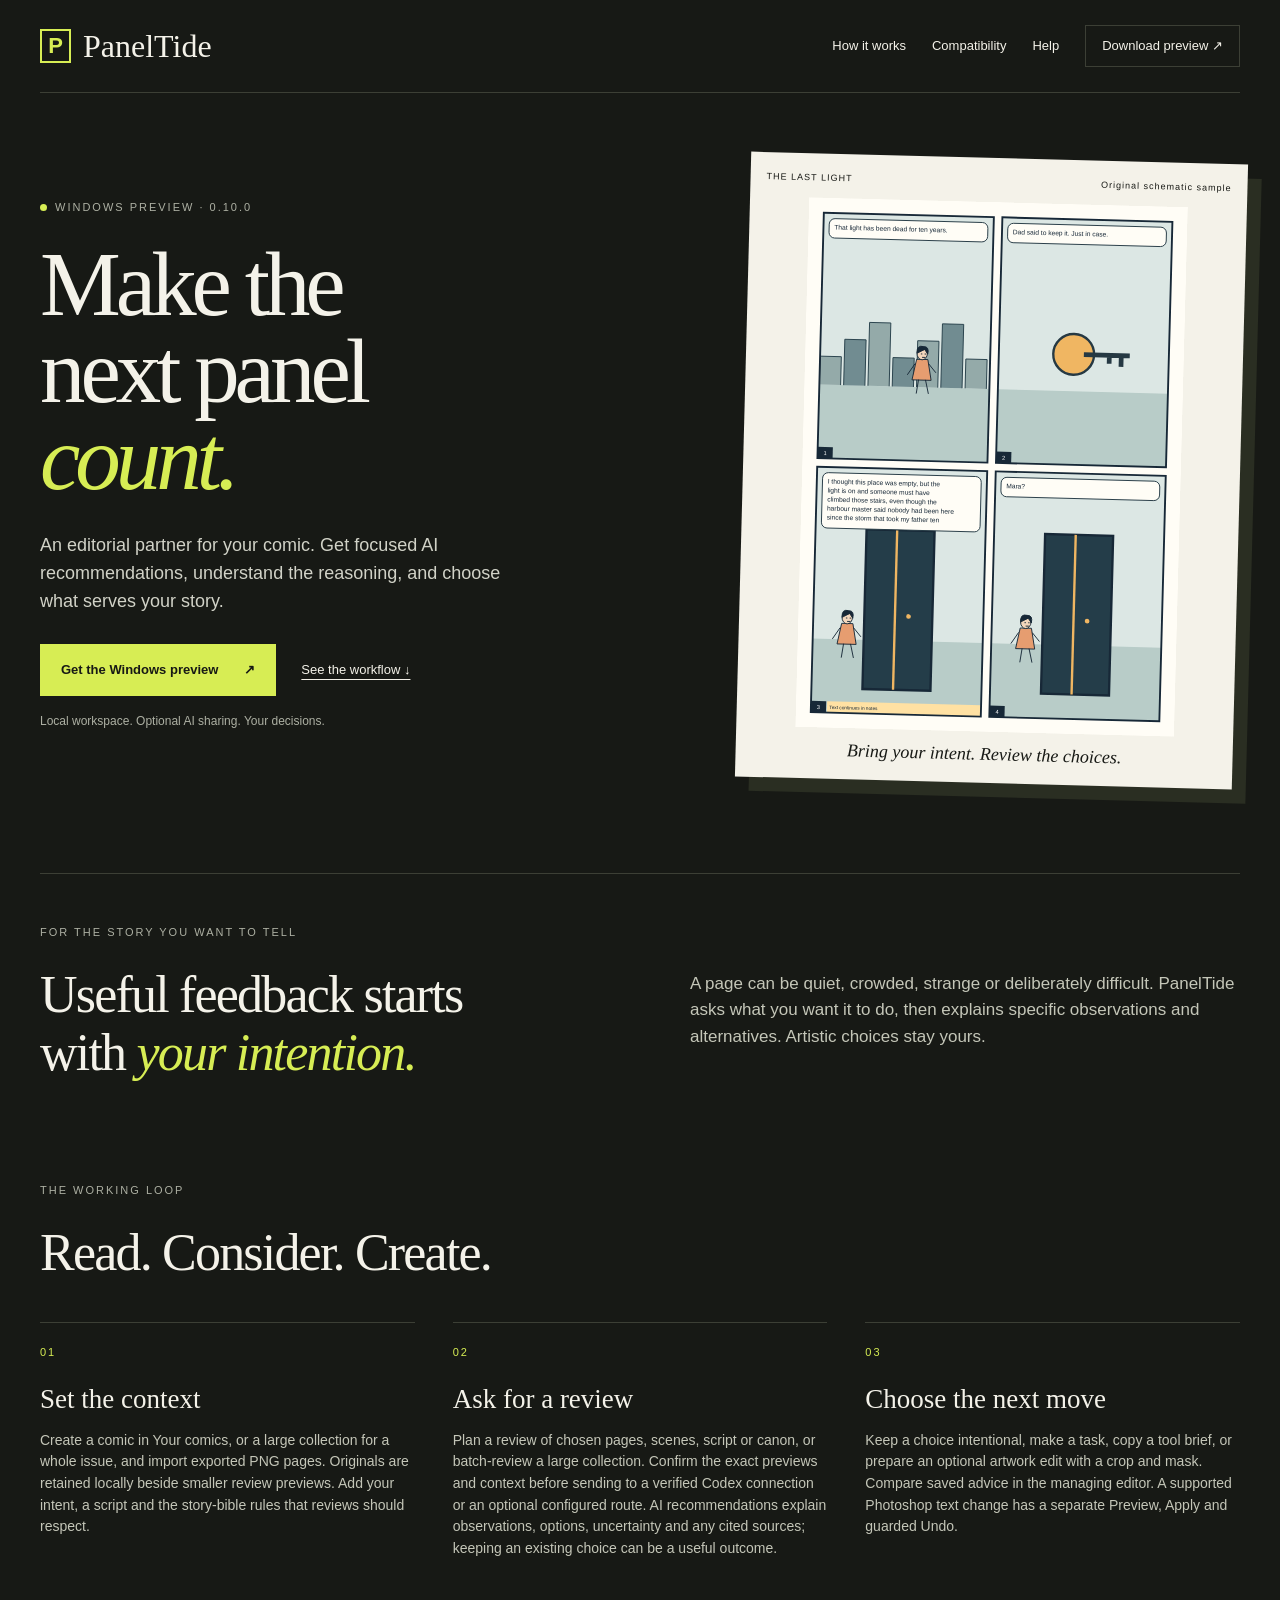
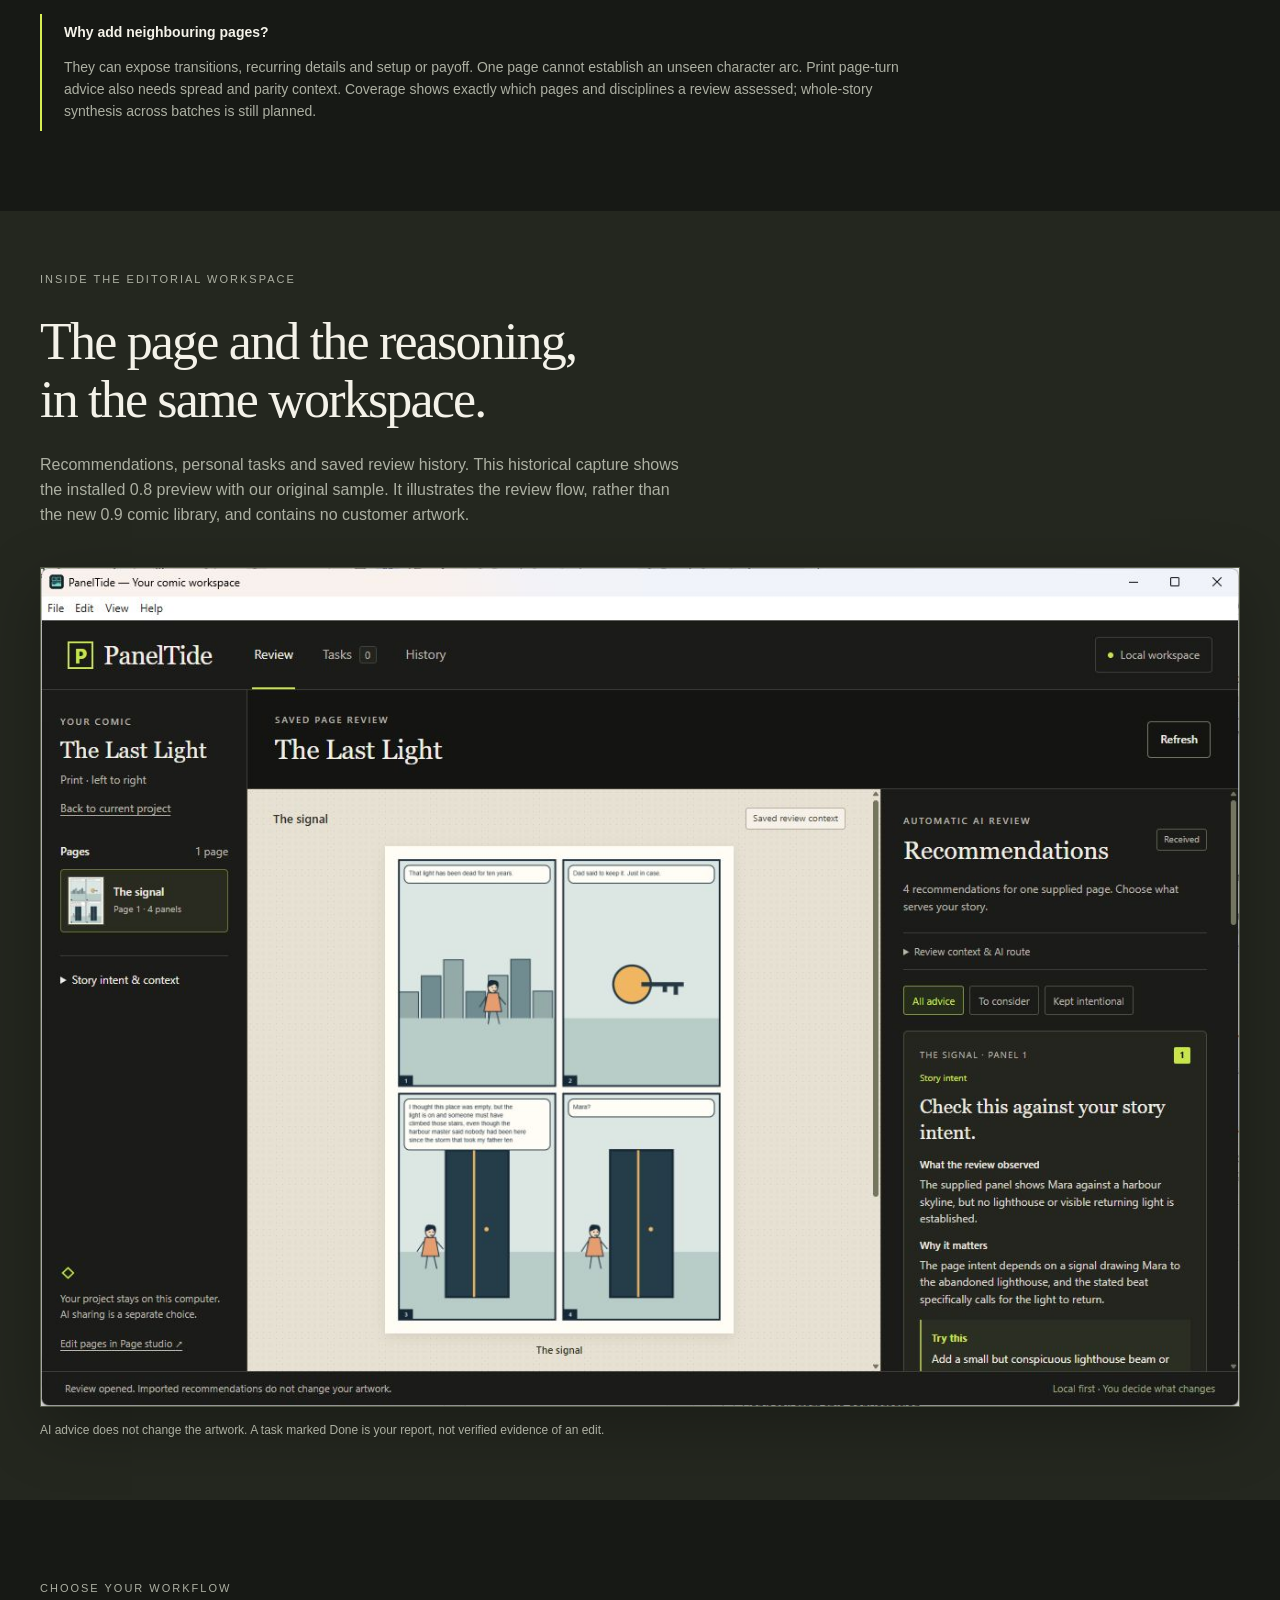
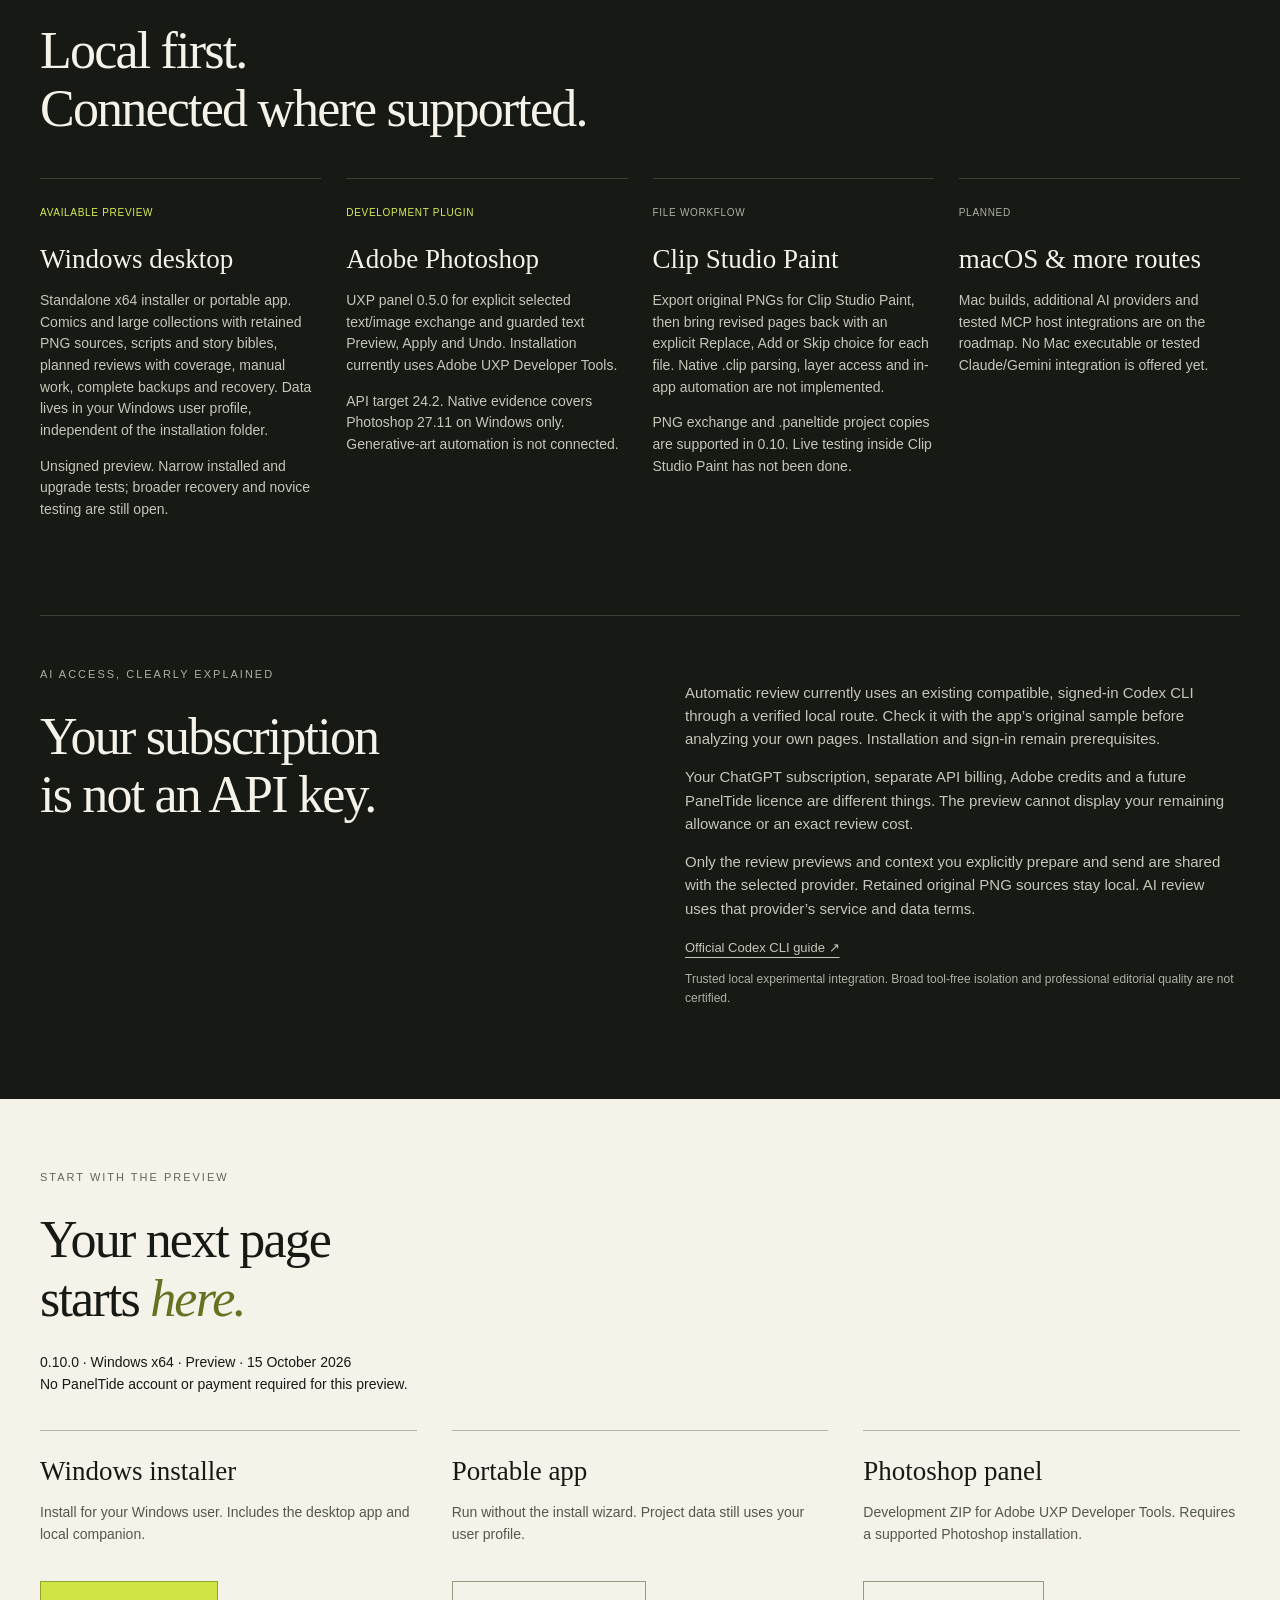
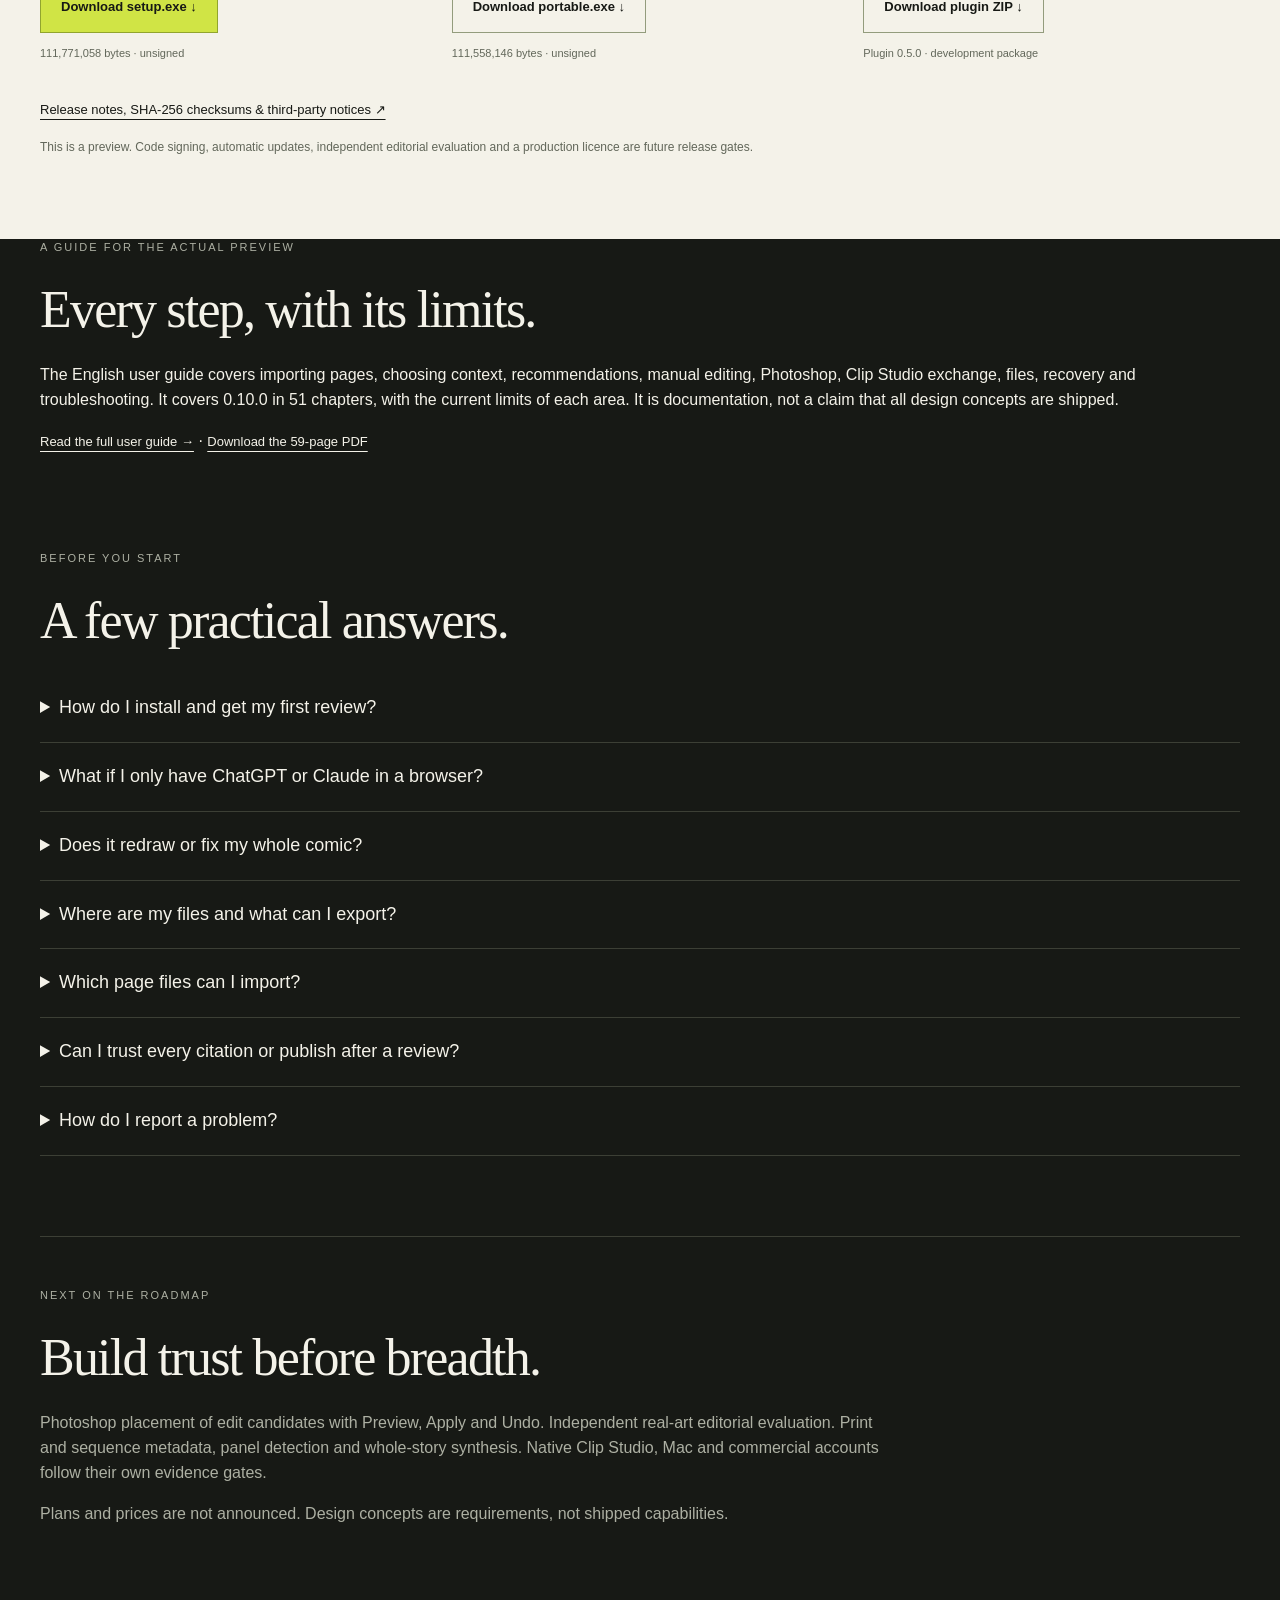
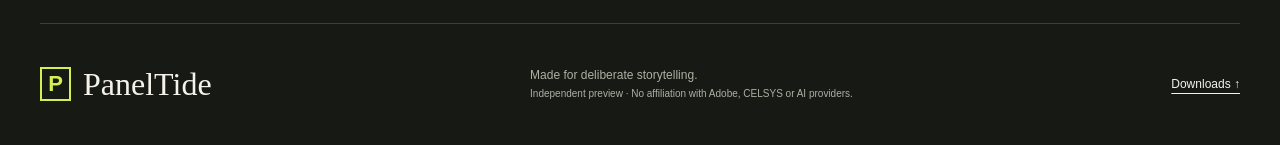
==== index.html @ 699e0cc0 "Publish the PanelTide website and 0.10 creator's guide Co-Authored-By: Claude Opus 5.5 <noreply@anth" ====
<!doctype html>
<html lang="en"><head><meta charset="utf-8"><meta name="viewport" content="width=device-width,initial-scale=1"><meta name="description" content="PanelTide is a local comic editorial workspace. Organize comics, retain original PNG pages and get focused AI recommendations. Windows preview downloads and setup help."><title>PanelTide — Make the next panel count.</title><link rel="icon" href="assets/mark.svg" type="image/svg+xml"><link rel="stylesheet" href="style.css"></head>
<body><a class="skip" href="#main">Skip to content</a>
<header class="nav wrap"><a class="brand" href="#" aria-label="PanelTide home"><span class="mark" aria-hidden="true">P</span>PanelTide</a><nav aria-label="Main"><a href="#workflow">How it works</a><a href="#compatibility">Compatibility</a><a href="#help">Help</a><a class="small-button" href="#download">Download preview <span aria-hidden="true">↗</span></a></nav></header>
<main id="main"><section class="hero wrap"><div><p class="eyebrow"><span class="dot"></span>Windows preview · 0.10.0</p><h1>Make the<br>next panel<br><em>count.</em></h1><p class="lead">An editorial partner for your comic. Get focused AI recommendations, understand the reasoning, and choose what serves your story.</p><div class="hero-actions"><a class="button" href="#download">Get the Windows preview <span aria-hidden="true">↗</span></a><a class="text-link" href="#workflow">See the workflow ↓</a></div><p class="quiet">Local workspace. Optional AI sharing. Your decisions.</p></div><figure class="comic"><div class="comic-label"><span>THE LAST LIGHT</span><span>Original schematic sample</span></div><img src="assets/sample.svg" alt="Original schematic page: Mara sees a harbour, holds a key, approaches a door and hears someone call her name." width="800" height="1120"><figcaption>Bring your intent. Review the choices.</figcaption></figure></section>
<section class="statement wrap"><p class="eyebrow">For the story you want to tell</p><h2>Useful feedback starts<br>with <em>your intention.</em></h2><p>A page can be quiet, crowded, strange or deliberately difficult. PanelTide asks what you want it to do, then explains specific observations and alternatives. Artistic choices stay yours.</p></section>
<section id="workflow" class="workflow wrap"><div class="section-title"><p class="eyebrow">The working loop</p><h2>Read. Consider. Create.</h2></div><ol class="steps"><li><span>01</span><h3>Set the context</h3><p>Create a comic in Your comics, or a large collection for a whole issue, and import exported PNG pages. Originals are retained locally beside smaller review previews. Add your intent, a script and the story-bible rules that reviews should respect.</p></li><li><span>02</span><h3>Ask for a review</h3><p>Plan a review of chosen pages, scenes, script or canon, or batch-review a large collection. Confirm the exact previews and context before sending to a verified Codex connection or an optional configured route. AI recommendations explain observations, options, uncertainty and any cited sources; keeping an existing choice can be a useful outcome.</p></li><li><span>03</span><h3>Choose the next move</h3><p>Keep a choice intentional, make a task, copy a tool brief, or prepare an optional artwork edit with a crop and mask. Compare saved advice in the managing editor. A supported Photoshop text change has a separate Preview, Apply and guarded Undo.</p></li></ol><div class="context-note"><strong>Why add neighbouring pages?</strong><p>They can expose transitions, recurring details and setup or payoff. One page cannot establish an unseen character arc. Print page-turn advice also needs spread and parity context. Coverage shows exactly which pages and disciplines a review assessed; whole-story synthesis across batches is still planned.</p></div></section>
<section class="workspace-section"><div class="wrap"><div class="section-title"><p class="eyebrow">Inside the editorial workspace</p><h2>The page and the reasoning,<br>in the same workspace.</h2><p>Recommendations, personal tasks and saved review history. This historical capture shows the installed 0.8 preview with our original sample. It illustrates the review flow, rather than the new 0.9 comic library, and contains no customer artwork.</p></div><figure class="app-shot"><img src="assets/workspace.png" width="1306" height="921" loading="lazy" alt="Historical installed PanelTide 0.8 Windows workspace: original sample page preview beside a received AI recommendation about story intent."><figcaption>AI advice does not change the artwork. A task marked Done is your report, not verified evidence of an edit.</figcaption></figure></div></section>
<section id="compatibility" class="wrap compatibility"><div class="section-title"><p class="eyebrow">Choose your workflow</p><h2>Local first.<br>Connected where supported.</h2></div><div class="compat-grid"><article><span class="tag">Available preview</span><h3>Windows desktop</h3><p>Standalone x64 installer or portable app. Comics and large collections with retained PNG sources, scripts and story bibles, planned reviews with coverage, manual work, complete backups and recovery. Data lives in your Windows user profile, independent of the installation folder.</p><p class="quiet">Unsigned preview. Narrow installed and upgrade tests; broader recovery and novice testing are still open.</p></article><article><span class="tag">Development plugin</span><h3>Adobe Photoshop</h3><p>UXP panel 0.5.0 for explicit selected text/image exchange and guarded text Preview, Apply and Undo. Installation currently uses Adobe UXP Developer Tools.</p><p class="quiet">API target 24.2. Native evidence covers Photoshop 27.11 on Windows only. Generative-art automation is not connected.</p></article><article><span class="tag muted">File workflow</span><h3>Clip Studio Paint</h3><p>Export original PNGs for Clip Studio Paint, then bring revised pages back with an explicit Replace, Add or Skip choice for each file. Native .clip parsing, layer access and in-app automation are not implemented.</p><p class="quiet">PNG exchange and .paneltide project copies are supported in 0.10. Live testing inside Clip Studio Paint has not been done.</p></article><article><span class="tag muted">Planned</span><h3>macOS &amp; more routes</h3><p>Mac builds, additional AI providers and tested MCP host integrations are on the roadmap. No Mac executable or tested Claude/Gemini integration is offered yet.</p></article></div></section>
<section class="ai wrap"><div><p class="eyebrow">AI access, clearly explained</p><h2>Your subscription<br>is not an API key.</h2></div><div><p>Automatic review currently uses an existing compatible, signed-in Codex CLI through a verified local route. Check it with the app’s original sample before analyzing your own pages. Installation and sign-in remain prerequisites.</p><p>Your ChatGPT subscription, separate API billing, Adobe credits and a future PanelTide licence are different things. The preview cannot display your remaining allowance or an exact review cost.</p><p>Only the review previews and context you explicitly prepare and send are shared with the selected provider. Retained original PNG sources stay local. AI review uses that provider’s service and data terms.</p><a class="text-link" href="https://learn.chatgpt.com/docs/codex/cli" target="_blank" rel="noopener noreferrer">Official Codex CLI guide ↗</a><p class="quiet">Trusted local experimental integration. Broad tool-free isolation and professional editorial quality are not certified.</p></div></section>
<section id="download" class="downloads"><div class="wrap"><p class="eyebrow">Start with the preview</p><h2>Your next page<br>starts <em>here.</em></h2><p class="download-intro">0.10.0 · Windows x64 · Preview · 15 October 2026<br>No PanelTide account or payment required for this preview.</p><div class="download-grid"><article><h3>Windows installer</h3><p>Install for your Windows user. Includes the desktop app and local companion.</p><a class="button" href="https://github.com/kmpardav/paneltide-downloads/releases/download/v0.10.0/PanelTide-0.10.0-Windows-x64-setup.exe">Download setup.exe ↓</a><small>111,771,058 bytes · unsigned</small></article><article><h3>Portable app</h3><p>Run without the install wizard. Project data still uses your user profile.</p><a class="button secondary" href="https://github.com/kmpardav/paneltide-downloads/releases/download/v0.10.0/PanelTide-0.10.0-Windows-x64-portable.exe">Download portable.exe ↓</a><small>111,558,146 bytes · unsigned</small></article><article><h3>Photoshop panel</h3><p>Development ZIP for Adobe UXP Developer Tools. Requires a supported Photoshop installation.</p><a class="button secondary" href="https://github.com/kmpardav/paneltide-downloads/releases/download/v0.10.0/PanelTide-Photoshop-0.5.0-development.zip">Download plugin ZIP ↓</a><small>Plugin 0.5.0 · development package</small></article></div><p><a class="text-link" href="https://github.com/kmpardav/paneltide-downloads/releases/tag/v0.10.0" target="_blank" rel="noopener noreferrer">Release notes, SHA-256 checksums &amp; third-party notices ↗</a></p><p class="quiet">This is a preview. Code signing, automatic updates, independent editorial evaluation and a production licence are future release gates.</p></div></section>
<section id="guide" class="wrap"><p class="eyebrow">A guide for the actual preview</p><h2>Every step, with its limits.</h2><p>The English user guide covers importing pages, choosing context, recommendations, manual editing, Photoshop, Clip Studio exchange, files, recovery and troubleshooting. It covers 0.10.0 in 51 chapters, with the current limits of each area. It is documentation, not a claim that all design concepts are shipped.</p><p><a class="text-link" href="guide/user-guide.html">Read the full user guide →</a> · <a class="text-link" href="guide/PanelTide-0.10-preview-User-Guide.pdf" download="PanelTide-0.10-User-Guide.pdf">Download the 59-page PDF</a></p></section><section id="help" class="wrap help"><div class="section-title"><p class="eyebrow">Before you start</p><h2>A few practical answers.</h2></div><details><summary>How do I install and get my first review?</summary><p>Download the Windows installer from this page and follow its wizard, then open PanelTide. In Your comics, create an empty comic and add exported PNG pages, or open the clearly labelled original sample. In Connections, check an existing compatible Codex sign-in with one original PanelTide sample page; this check does not include your comic. When Available appears, select a page, confirm the included context and choose Analyze.</p><p>The binaries are unsigned, so Windows may identify an unrecognized publisher. Verify the release and SHA-256 first and make your own security decision. No security setting changes are required by this website.</p></details><details><summary>What if I only have ChatGPT or Claude in a browser?</summary><p>Use the manual scoped-pack route or configure a supported Codex sign-in. A browser subscription does not automatically authorize APIs or another app’s integrations. Claude Desktop, Gemini and API/local adapters still need separate actual verification before we offer automatic review.</p></details><details><summary>Does it redraw or fix my whole comic?</summary><p>No. The current app offers scoped editorial advice and manual editing briefs. The supported Photoshop action is a bounded text replacement with preview and undo. The optional edit studio prepares crops, masks and briefs and compares alternatives you make yourself; automatic image generation is not connected.</p></details><details><summary>Where are my files and what can I export?</summary><p>The Windows app stores data in your user profile at AppData/Roaming/PanelTide/workspace. These files are local and not encrypted by PanelTide. PanelTide keeps separate comics and exact imported PNG originals beside review previews of up to 1600 pixels on the longest edge. Export saved comic downloads a .paneltide file containing saved pages, page order, notes, originals, previews and supplied credits. Opening that file creates a separate comic; review/task history, sign-ins and drawing-app permissions are not included. It is a source project copy, not a complete backup of your workspace. Use Backup and recovery for complete work backups, and keep native Photoshop/Clip Studio originals separately.</p></details><details><summary>Which page files can I import?</summary><p>New intake accepts static, noninterlaced PNG exports: up to 10 local comics and 30 pages per comic, at most 12 MiB per PNG and 48 MiB of distinct originals per comic. An image can contain up to 24 million pixels. Review previews are separate derivatives, not print masters; each preview dimension must remain at least 100 pixels.</p><p>Animated/interlaced PNG and native PSD, PSB or .clip files are unsupported. Earlier valid embedded JPEG references remain readable, but missing originals cannot be reconstructed. This preview does not validate DPI, colour profiles, bleed, fonts or publication readiness.</p></details><details><summary>Can I trust every citation or publish after a review?</summary><p>A registered source is not proof that it supports a recommendation. Check the claim and its tradition, limitations and relevance. AI interpretations can be wrong. PanelTide does not certify legal clearance, prepress readiness or professional quality, and an empty findings list is valid.</p></details><details><summary>How do I report a problem?</summary><p>Use the public download repository’s issue form. Include app/plugin version, Windows and Photoshop versions, steps and the visible error. Remove private comic pages, credentials and account information before posting.</p><a class="text-link" href="https://github.com/kmpardav/paneltide-downloads/issues/new/choose" target="_blank" rel="noopener noreferrer">Report a problem ↗</a></details></section>
<section class="next wrap"><p class="eyebrow">Next on the roadmap</p><h2>Build trust before breadth.</h2><p>Photoshop placement of edit candidates with Preview, Apply and Undo. Independent real-art editorial evaluation. Print and sequence metadata, panel detection and whole-story synthesis. Native Clip Studio, Mac and commercial accounts follow their own evidence gates.</p><p>Plans and prices are not announced. Design concepts are requirements, not shipped capabilities.</p></section></main>
<footer class="wrap"><a class="brand" href="#"><span class="mark" aria-hidden="true">P</span>PanelTide</a><p>Made for deliberate storytelling.<br><small>Independent preview · No affiliation with Adobe, CELSYS or AI providers.</small></p><a href="#download">Downloads ↑</a></footer></body></html>
---- style.css ----
:root{--ink:#171915;--paper:#f4f2e9;--lime:#d7ed54;--muted:#adb0a3;--line:#3c3f35;font-family:Arial,Helvetica,sans-serif;color:var(--paper);background:var(--ink);line-height:1.55;scroll-behavior:smooth}*{box-sizing:border-box}body{margin:0}a{color:inherit;text-underline-offset:5px}a:focus-visible,summary:focus-visible{outline:3px solid var(--lime);outline-offset:5px}img{display:block;max-width:100%;height:auto}.wrap{width:min(1216px,calc(100% - 80px));margin:auto}.nav{display:flex;align-items:center;justify-content:space-between;padding:25px 0;border-bottom:1px solid var(--line);gap:30px}.brand{text-decoration:none;font:32px Georgia,serif;display:inline-flex;gap:12px;align-items:center;white-space:nowrap}.mark{border:2px solid var(--lime);color:var(--lime);font:700 22px Arial;width:31px;height:34px;display:grid;place-items:center}.nav nav{display:flex;gap:26px;align-items:center;font-size:13px}.nav nav>a{text-decoration:none}.small-button{border:1px solid var(--line);padding:10px 16px}.hero{display:grid;grid-template-columns:1.12fr .88fr;align-items:center;gap:70px;padding-top:65px;padding-bottom:90px}.eyebrow{text-transform:uppercase;font-size:11px;letter-spacing:2px;color:var(--muted);margin:0 0 25px}.dot{display:inline-block;width:7px;height:7px;background:var(--lime);border-radius:50%;margin-right:8px}h1,h2,h3{font-weight:400}h1{font:clamp(76px,7.1vw,109px)/.96 Georgia,serif;letter-spacing:-5px;margin:0 0 30px}em{font-style:italic;color:var(--lime)}.lead{font-size:18px;max-width:480px;color:#d1d2c7}.hero-actions{display:flex;gap:25px;align-items:center;flex-wrap:wrap;margin:28px 0 16px}.button{display:inline-flex;justify-content:center;align-items:center;gap:26px;background:var(--lime);color:var(--ink);font-size:13px;font-weight:bold;padding:15px 20px;text-decoration:none;border:1px solid var(--lime)}.secondary{background:transparent;color:var(--paper);border-color:var(--line)}.text-link{font-size:13px}.quiet{font-size:12px;color:var(--muted)}.comic{margin:0;background:var(--paper);padding:16px;color:var(--ink);transform:rotate(1.5deg);box-shadow:14px 14px 0 #2a2e22}.comic-label{display:flex;justify-content:space-between;font-size:9px;letter-spacing:1px;margin:2px 0 12px}.comic img{width:100%;max-height:530px;object-fit:contain}.comic figcaption{text-align:center;font:italic 18px Georgia,serif;padding:12px 0 2px}.statement{display:grid;grid-template-columns:1fr 1fr;padding:50px 0 75px;border-top:1px solid var(--line);column-gap:100px}.statement .eyebrow{grid-column:1/-1}h2{font:52px/1.12 Georgia,serif;letter-spacing:-1.8px;margin:0 0 24px}.statement>p:last-child{margin:5px 0;color:#c4c6b8;font-size:17px}.section-title>p:not(.eyebrow){max-width:650px;color:var(--muted)}.workflow{padding-bottom:80px}.steps{display:grid;grid-template-columns:repeat(3,1fr);gap:38px;list-style:none;padding:0;margin:40px 0}.steps li{border-top:1px solid var(--line);padding-top:16px}.steps li>span{color:var(--lime);font-size:11px;letter-spacing:2px}h3{font:27px Georgia,serif;margin:20px 0 15px}.steps p,.compat-grid p{font-size:14px;color:#c4c6b8}.context-note{border-left:2px solid var(--lime);padding:8px 22px;max-width:900px;font-size:14px}.context-note p{margin-bottom:0;color:var(--muted)}.workspace-section{background:#24271f;padding:60px 0}.app-shot{margin:40px 0 0}.app-shot img{border:1px solid #555b48;box-shadow:0 20px 60px #0004}.app-shot figcaption{font-size:12px;color:var(--muted);margin-top:14px}.compatibility{padding:80px 0}.compat-grid{display:grid;grid-template-columns:repeat(4,1fr);gap:25px;margin-top:40px}.compat-grid article{border-top:1px solid var(--line);padding-top:20px}.tag{font-size:10px;letter-spacing:.7px;color:var(--lime);text-transform:uppercase}.tag.muted{color:var(--muted)}.ai{display:grid;grid-template-columns:1fr 1fr;gap:90px;padding:50px 0 80px;border-top:1px solid var(--line)}.ai>div:last-child{color:#c4c6b8;font-size:15px}.downloads{background:var(--paper);color:var(--ink);padding:70px 0}.downloads .eyebrow,.downloads .quiet{color:#62675a}.downloads em{color:#657220}.download-intro{font-size:14px}.download-grid{display:grid;grid-template-columns:repeat(3,1fr);gap:35px;margin:35px 0}.download-grid article{border-top:1px solid #b2b8a1;padding-top:5px}.download-grid p{font-size:14px;min-height:65px;color:#535949}.downloads .button{border-color:#91a52e;background:#d0e445}.downloads .secondary{color:var(--ink);background:transparent;border-color:#939c7d}.download-grid small{display:block;font-size:11px;margin-top:12px;color:#62675a}.help{padding:80px 0}.help details{padding:20px 0;border-bottom:1px solid var(--line)}.help summary{cursor:pointer;font-size:18px}.help details p{max-width:850px;font-size:14px;color:#c4c6b8}.next{padding:50px 0 80px;border-top:1px solid var(--line)}.next p:not(.eyebrow){max-width:850px;color:var(--muted)}footer{display:flex;align-items:center;justify-content:space-between;padding:30px 0;border-top:1px solid var(--line);font-size:12px;gap:24px}footer p{color:var(--muted)}footer small{font-size:10px}.skip{position:absolute;top:-60px;left:20px;padding:10px;background:var(--lime);color:var(--ink);z-index:10}.skip:focus{top:12px}@media(prefers-reduced-motion:reduce){:root{scroll-behavior:auto}}@media(max-width:1000px){.wrap{width:calc(100% - 48px)}.nav nav{gap:15px}.hero{gap:40px}h1{font-size:82px}.compat-grid{grid-template-columns:repeat(2,1fr)}.statement,.ai{gap:40px}}@media(max-width:700px){.wrap{width:calc(100% - 36px)}.nav{align-items:flex-start;padding:20px 0}.brand{font-size:25px}.nav nav{justify-content:flex-end;flex-wrap:wrap;gap:12px;font-size:11px}.nav nav>a:first-child{display:none}.small-button{padding:6px 9px}.hero{grid-template-columns:1fr;padding:45px 0 70px;gap:40px}h1{font-size:82px}.comic{max-width:420px;margin:auto;transform:rotate(.6deg)}.statement,.ai{grid-template-columns:1fr;gap:15px}.statement .eyebrow{margin-bottom:0}h2{font-size:40px}.steps,.download-grid{grid-template-columns:1fr;gap:25px}.download-grid p{min-height:0}.compat-grid{gap:25px;grid-template-columns:1fr}.hero-actions{gap:18px}.workspace-section{padding:45px 0}.compatibility,.help{padding:55px 0}footer{align-items:flex-start;flex-wrap:wrap}footer p{width:100%;order:3;margin:0}}
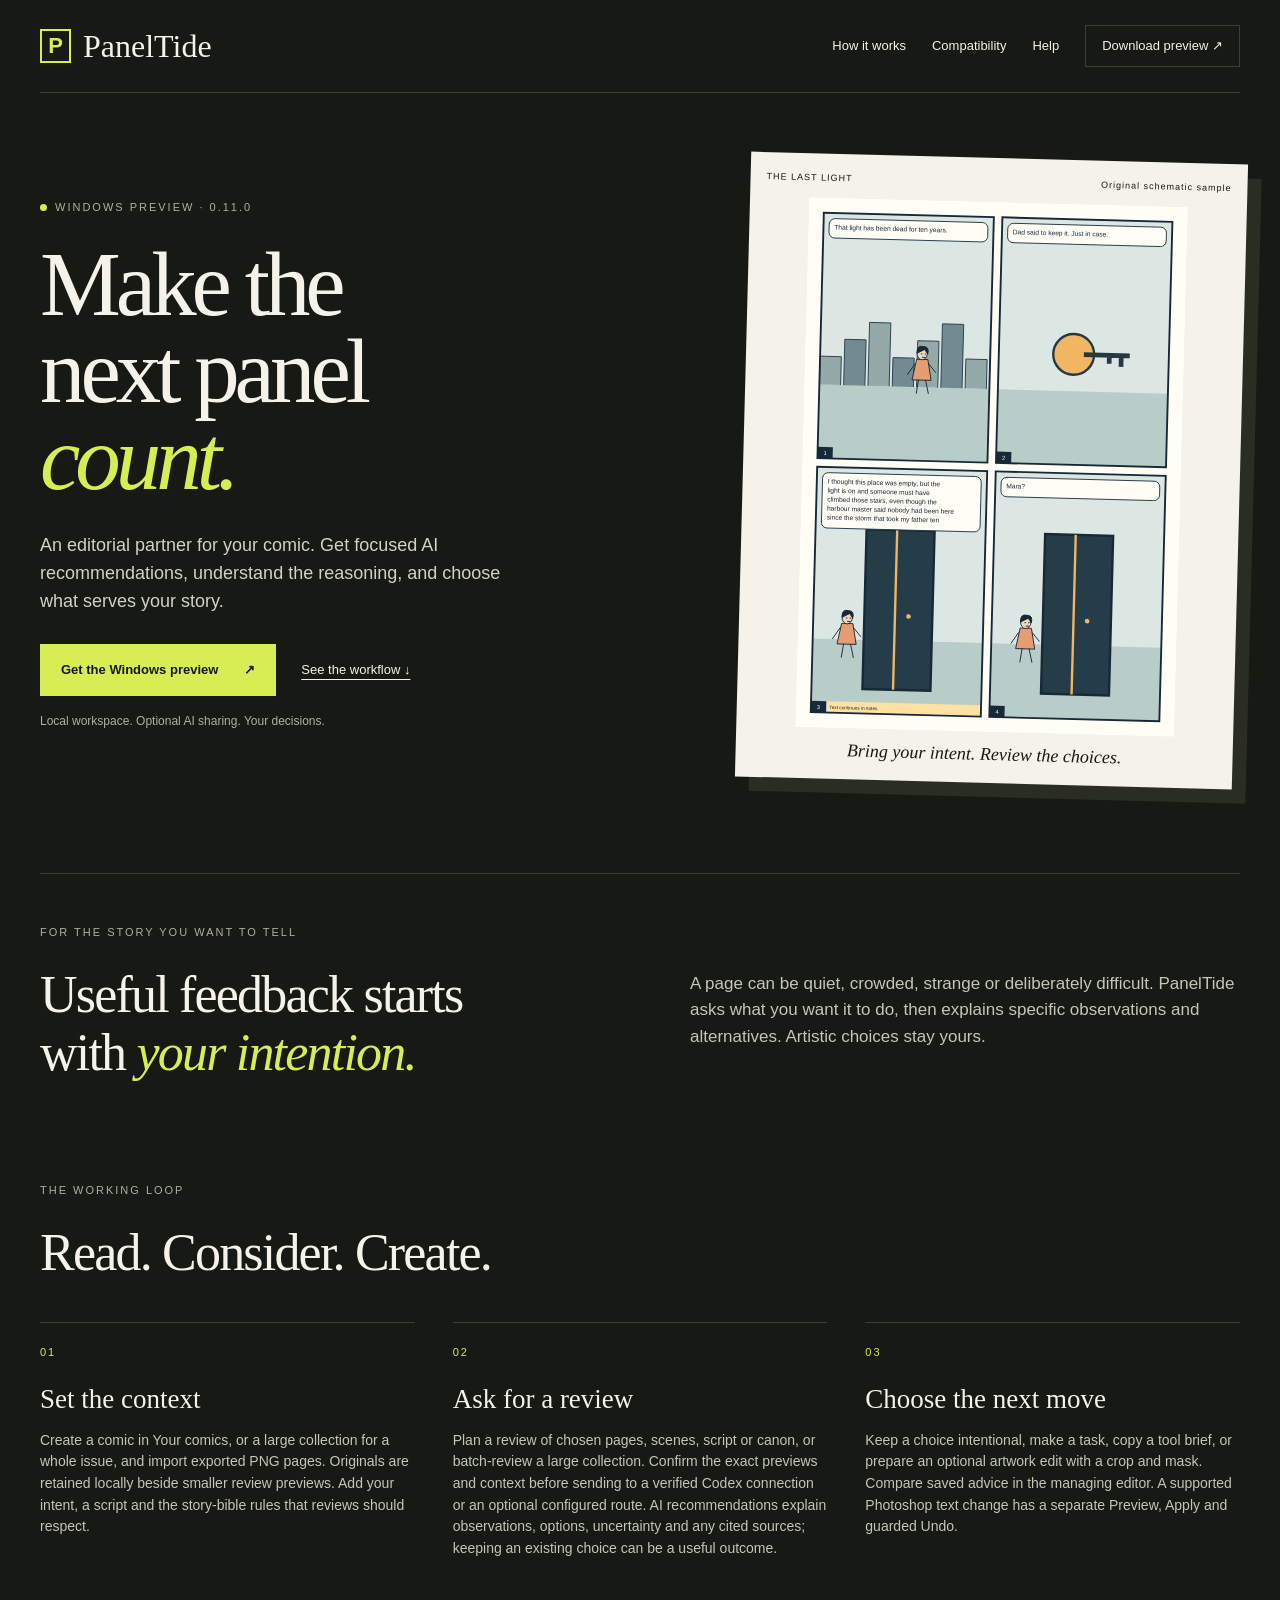
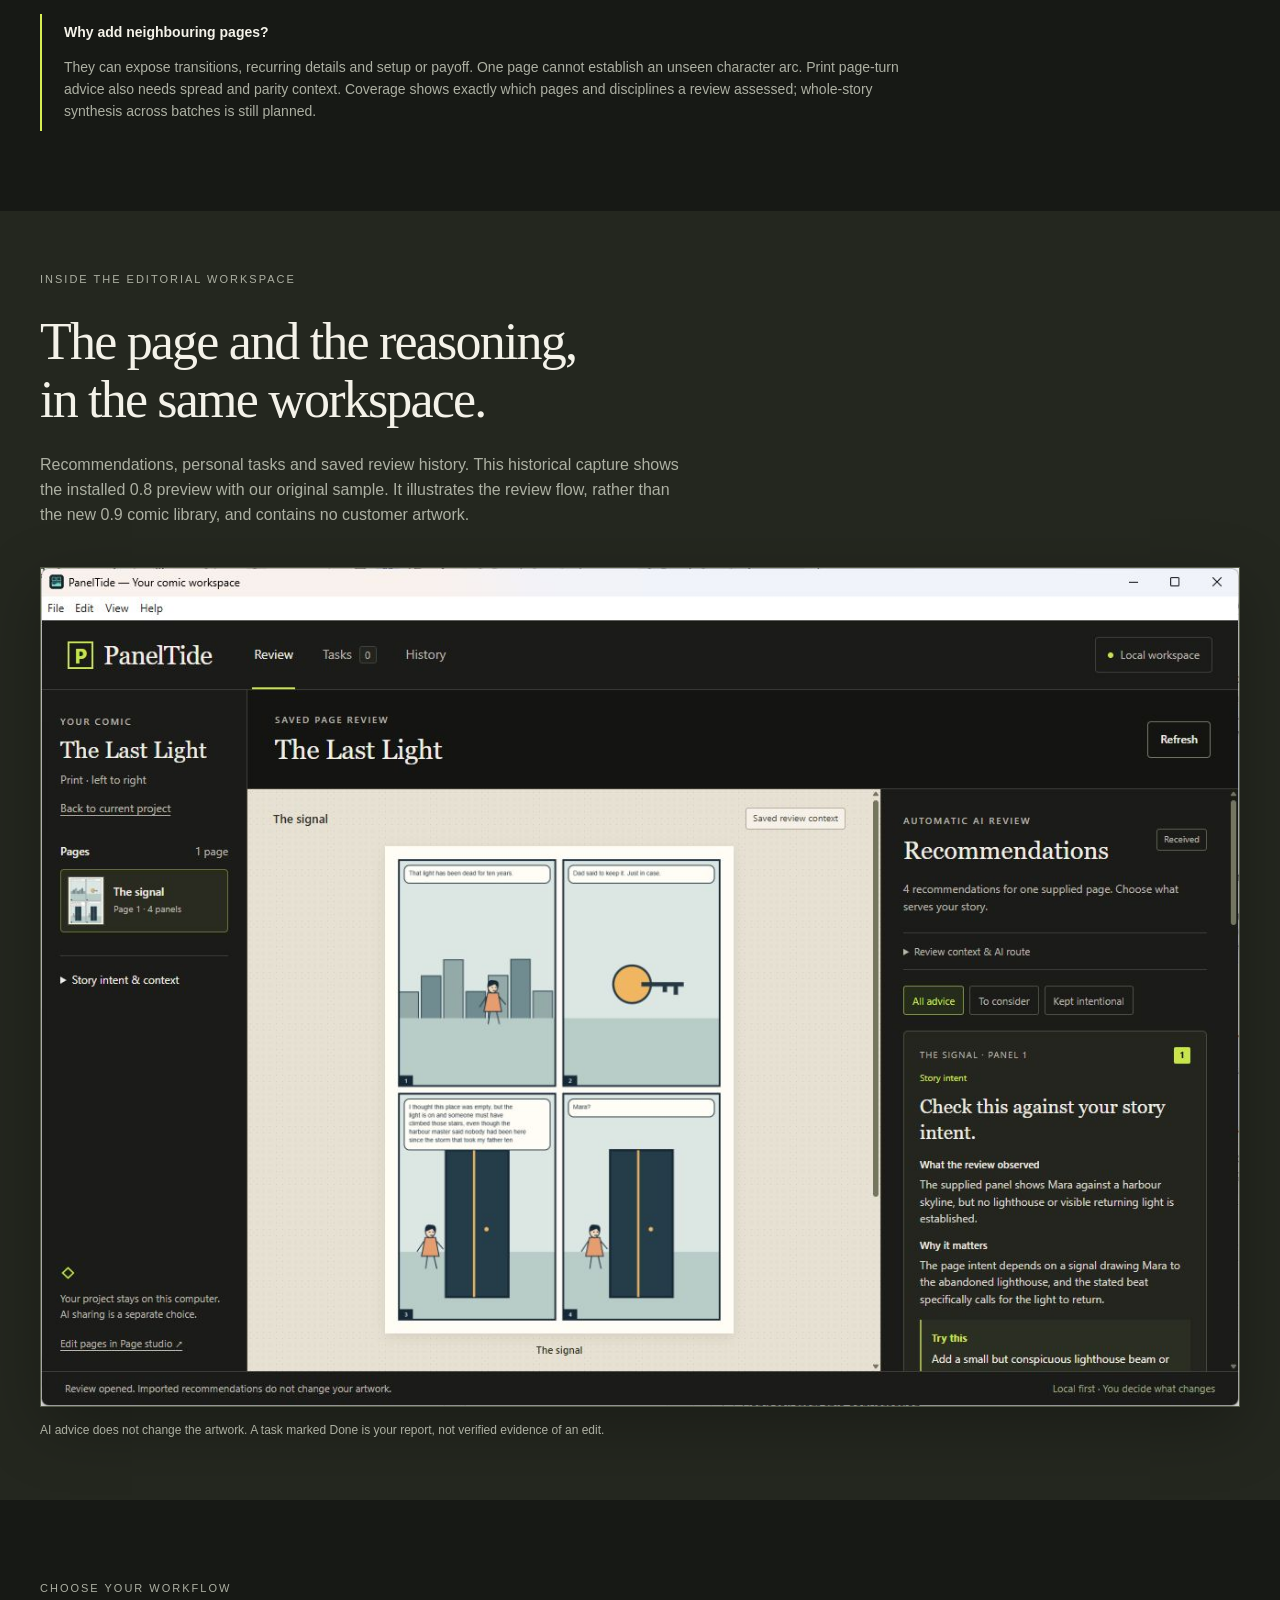
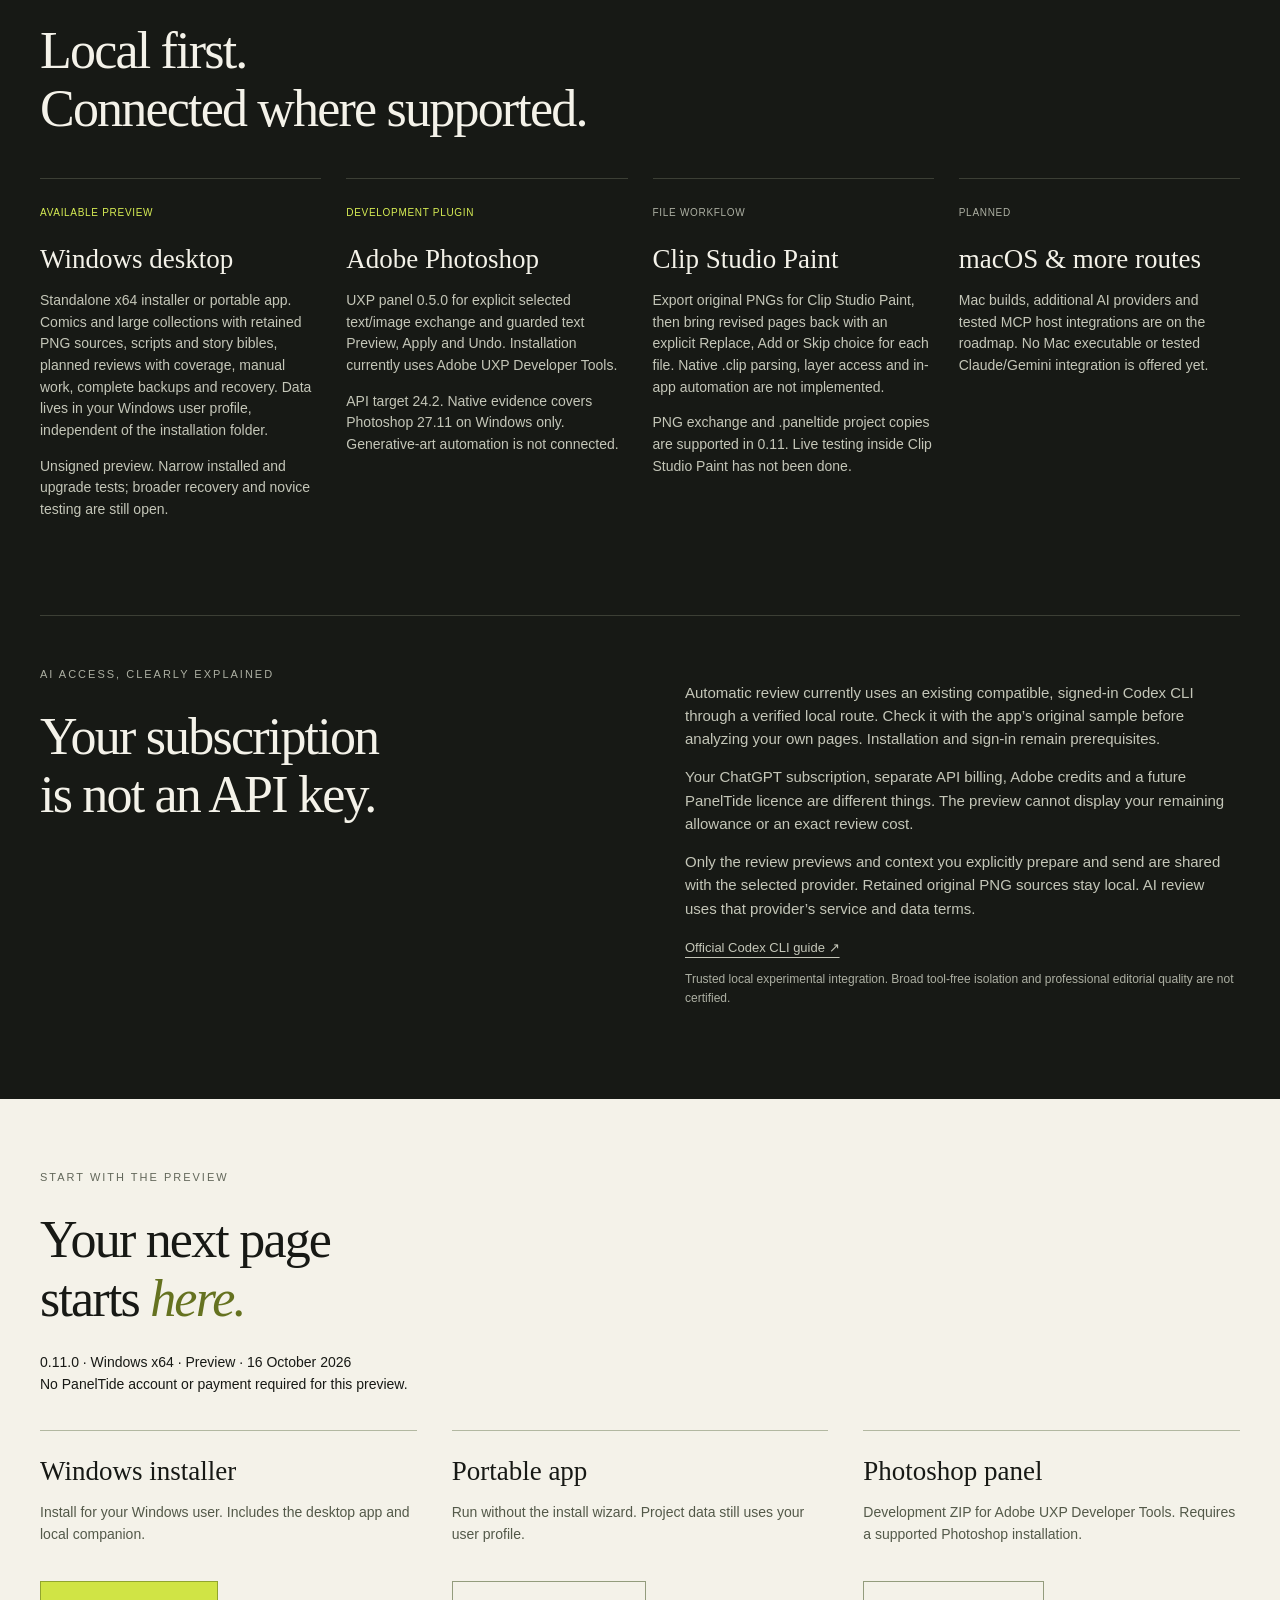
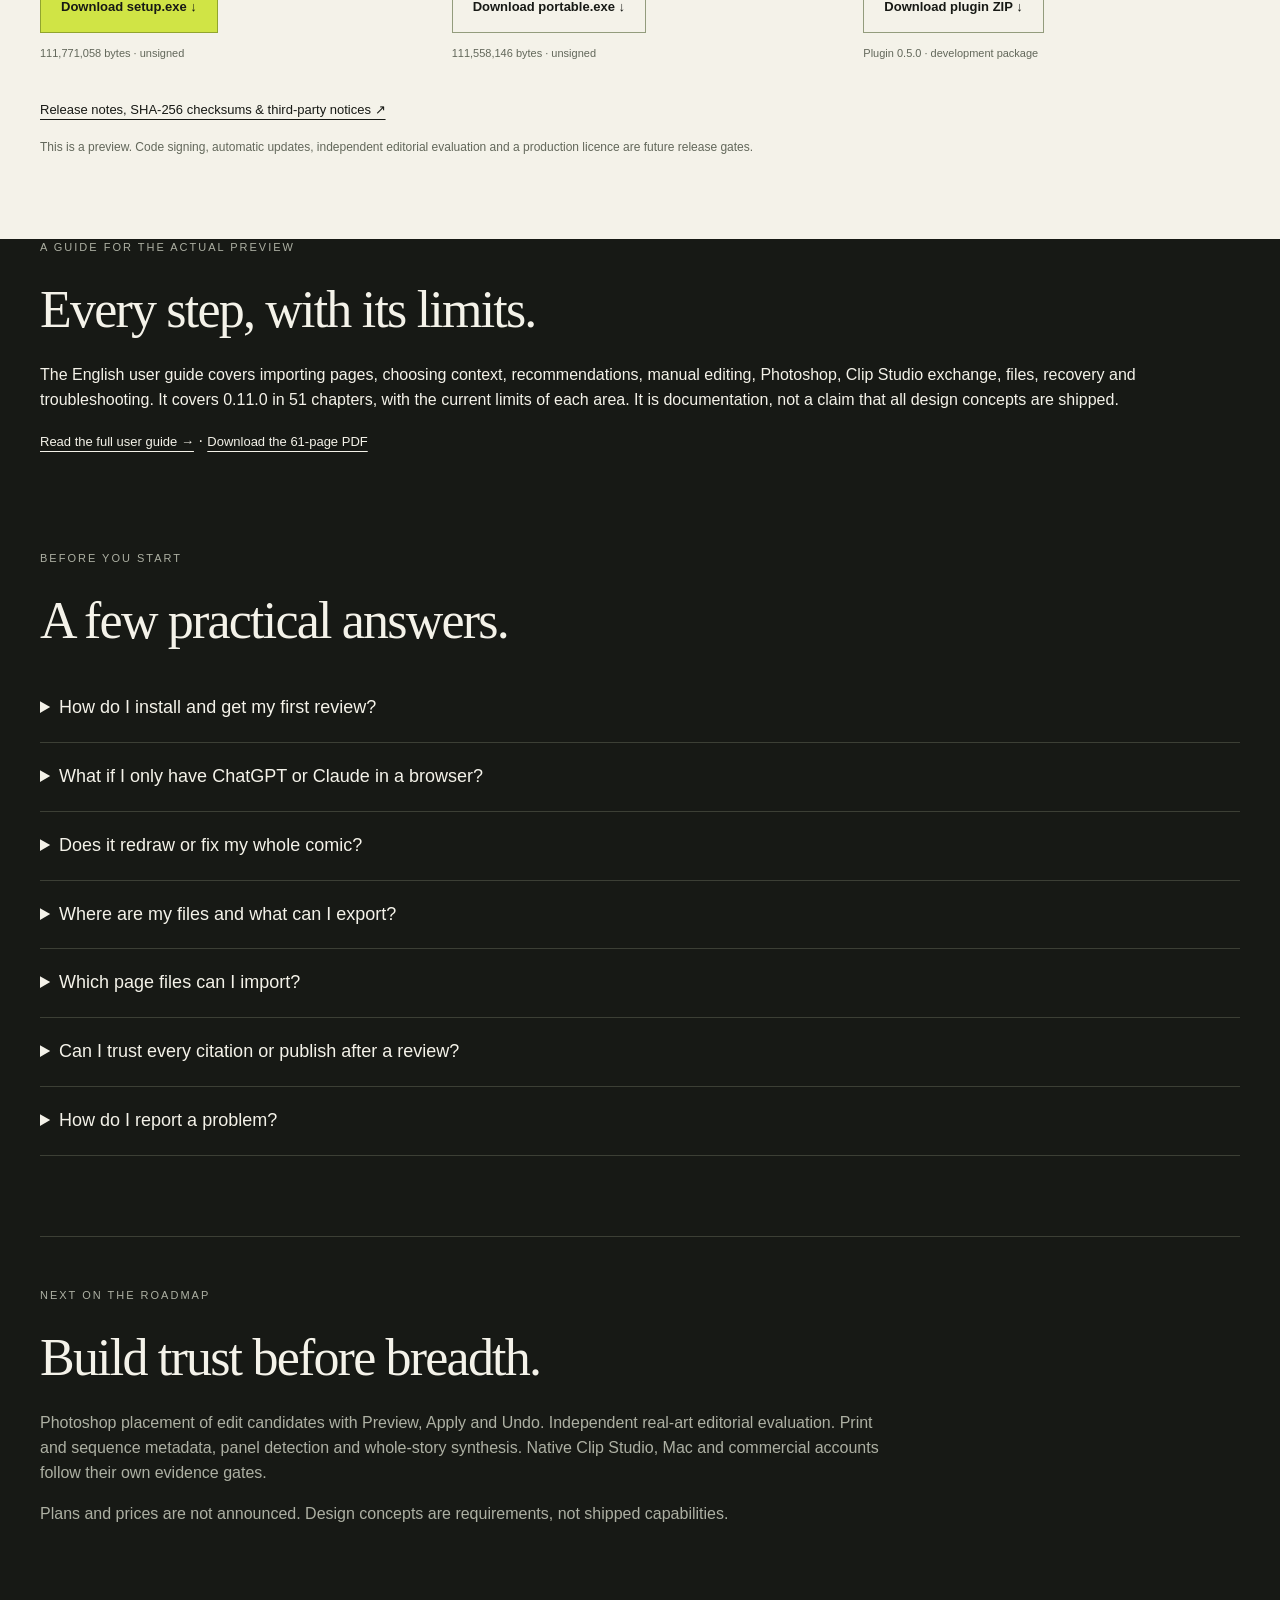
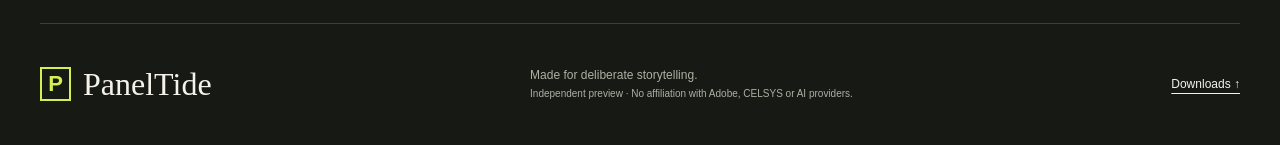
==== commit f7588d31: "Publish the PanelTide 0.11.0 website and creator's guide" ====
--- a/index.html
+++ b/index.html
@@ -2,13 +2,13 @@
 <html lang="en"><head><meta charset="utf-8"><meta name="viewport" content="width=device-width,initial-scale=1"><meta name="description" content="PanelTide is a local comic editorial workspace. Organize comics, retain original PNG pages and get focused AI recommendations. Windows preview downloads and setup help."><title>PanelTide — Make the next panel count.</title><link rel="icon" href="assets/mark.svg" type="image/svg+xml"><link rel="stylesheet" href="style.css"></head>
 <body><a class="skip" href="#main">Skip to content</a>
 <header class="nav wrap"><a class="brand" href="#" aria-label="PanelTide home"><span class="mark" aria-hidden="true">P</span>PanelTide</a><nav aria-label="Main"><a href="#workflow">How it works</a><a href="#compatibility">Compatibility</a><a href="#help">Help</a><a class="small-button" href="#download">Download preview <span aria-hidden="true">↗</span></a></nav></header>
-<main id="main"><section class="hero wrap"><div><p class="eyebrow"><span class="dot"></span>Windows preview · 0.10.0</p><h1>Make the<br>next panel<br><em>count.</em></h1><p class="lead">An editorial partner for your comic. Get focused AI recommendations, understand the reasoning, and choose what serves your story.</p><div class="hero-actions"><a class="button" href="#download">Get the Windows preview <span aria-hidden="true">↗</span></a><a class="text-link" href="#workflow">See the workflow ↓</a></div><p class="quiet">Local workspace. Optional AI sharing. Your decisions.</p></div><figure class="comic"><div class="comic-label"><span>THE LAST LIGHT</span><span>Original schematic sample</span></div><img src="assets/sample.svg" alt="Original schematic page: Mara sees a harbour, holds a key, approaches a door and hears someone call her name." width="800" height="1120"><figcaption>Bring your intent. Review the choices.</figcaption></figure></section>
+<main id="main"><section class="hero wrap"><div><p class="eyebrow"><span class="dot"></span>Windows preview · 0.11.0</p><h1>Make the<br>next panel<br><em>count.</em></h1><p class="lead">An editorial partner for your comic. Get focused AI recommendations, understand the reasoning, and choose what serves your story.</p><div class="hero-actions"><a class="button" href="#download">Get the Windows preview <span aria-hidden="true">↗</span></a><a class="text-link" href="#workflow">See the workflow ↓</a></div><p class="quiet">Local workspace. Optional AI sharing. Your decisions.</p></div><figure class="comic"><div class="comic-label"><span>THE LAST LIGHT</span><span>Original schematic sample</span></div><img src="assets/sample.svg" alt="Original schematic page: Mara sees a harbour, holds a key, approaches a door and hears someone call her name." width="800" height="1120"><figcaption>Bring your intent. Review the choices.</figcaption></figure></section>
 <section class="statement wrap"><p class="eyebrow">For the story you want to tell</p><h2>Useful feedback starts<br>with <em>your intention.</em></h2><p>A page can be quiet, crowded, strange or deliberately difficult. PanelTide asks what you want it to do, then explains specific observations and alternatives. Artistic choices stay yours.</p></section>
 <section id="workflow" class="workflow wrap"><div class="section-title"><p class="eyebrow">The working loop</p><h2>Read. Consider. Create.</h2></div><ol class="steps"><li><span>01</span><h3>Set the context</h3><p>Create a comic in Your comics, or a large collection for a whole issue, and import exported PNG pages. Originals are retained locally beside smaller review previews. Add your intent, a script and the story-bible rules that reviews should respect.</p></li><li><span>02</span><h3>Ask for a review</h3><p>Plan a review of chosen pages, scenes, script or canon, or batch-review a large collection. Confirm the exact previews and context before sending to a verified Codex connection or an optional configured route. AI recommendations explain observations, options, uncertainty and any cited sources; keeping an existing choice can be a useful outcome.</p></li><li><span>03</span><h3>Choose the next move</h3><p>Keep a choice intentional, make a task, copy a tool brief, or prepare an optional artwork edit with a crop and mask. Compare saved advice in the managing editor. A supported Photoshop text change has a separate Preview, Apply and guarded Undo.</p></li></ol><div class="context-note"><strong>Why add neighbouring pages?</strong><p>They can expose transitions, recurring details and setup or payoff. One page cannot establish an unseen character arc. Print page-turn advice also needs spread and parity context. Coverage shows exactly which pages and disciplines a review assessed; whole-story synthesis across batches is still planned.</p></div></section>
 <section class="workspace-section"><div class="wrap"><div class="section-title"><p class="eyebrow">Inside the editorial workspace</p><h2>The page and the reasoning,<br>in the same workspace.</h2><p>Recommendations, personal tasks and saved review history. This historical capture shows the installed 0.8 preview with our original sample. It illustrates the review flow, rather than the new 0.9 comic library, and contains no customer artwork.</p></div><figure class="app-shot"><img src="assets/workspace.png" width="1306" height="921" loading="lazy" alt="Historical installed PanelTide 0.8 Windows workspace: original sample page preview beside a received AI recommendation about story intent."><figcaption>AI advice does not change the artwork. A task marked Done is your report, not verified evidence of an edit.</figcaption></figure></div></section>
-<section id="compatibility" class="wrap compatibility"><div class="section-title"><p class="eyebrow">Choose your workflow</p><h2>Local first.<br>Connected where supported.</h2></div><div class="compat-grid"><article><span class="tag">Available preview</span><h3>Windows desktop</h3><p>Standalone x64 installer or portable app. Comics and large collections with retained PNG sources, scripts and story bibles, planned reviews with coverage, manual work, complete backups and recovery. Data lives in your Windows user profile, independent of the installation folder.</p><p class="quiet">Unsigned preview. Narrow installed and upgrade tests; broader recovery and novice testing are still open.</p></article><article><span class="tag">Development plugin</span><h3>Adobe Photoshop</h3><p>UXP panel 0.5.0 for explicit selected text/image exchange and guarded text Preview, Apply and Undo. Installation currently uses Adobe UXP Developer Tools.</p><p class="quiet">API target 24.2. Native evidence covers Photoshop 27.11 on Windows only. Generative-art automation is not connected.</p></article><article><span class="tag muted">File workflow</span><h3>Clip Studio Paint</h3><p>Export original PNGs for Clip Studio Paint, then bring revised pages back with an explicit Replace, Add or Skip choice for each file. Native .clip parsing, layer access and in-app automation are not implemented.</p><p class="quiet">PNG exchange and .paneltide project copies are supported in 0.10. Live testing inside Clip Studio Paint has not been done.</p></article><article><span class="tag muted">Planned</span><h3>macOS &amp; more routes</h3><p>Mac builds, additional AI providers and tested MCP host integrations are on the roadmap. No Mac executable or tested Claude/Gemini integration is offered yet.</p></article></div></section>
+<section id="compatibility" class="wrap compatibility"><div class="section-title"><p class="eyebrow">Choose your workflow</p><h2>Local first.<br>Connected where supported.</h2></div><div class="compat-grid"><article><span class="tag">Available preview</span><h3>Windows desktop</h3><p>Standalone x64 installer or portable app. Comics and large collections with retained PNG sources, scripts and story bibles, planned reviews with coverage, manual work, complete backups and recovery. Data lives in your Windows user profile, independent of the installation folder.</p><p class="quiet">Unsigned preview. Narrow installed and upgrade tests; broader recovery and novice testing are still open.</p></article><article><span class="tag">Development plugin</span><h3>Adobe Photoshop</h3><p>UXP panel 0.5.0 for explicit selected text/image exchange and guarded text Preview, Apply and Undo. Installation currently uses Adobe UXP Developer Tools.</p><p class="quiet">API target 24.2. Native evidence covers Photoshop 27.11 on Windows only. Generative-art automation is not connected.</p></article><article><span class="tag muted">File workflow</span><h3>Clip Studio Paint</h3><p>Export original PNGs for Clip Studio Paint, then bring revised pages back with an explicit Replace, Add or Skip choice for each file. Native .clip parsing, layer access and in-app automation are not implemented.</p><p class="quiet">PNG exchange and .paneltide project copies are supported in 0.11. Live testing inside Clip Studio Paint has not been done.</p></article><article><span class="tag muted">Planned</span><h3>macOS &amp; more routes</h3><p>Mac builds, additional AI providers and tested MCP host integrations are on the roadmap. No Mac executable or tested Claude/Gemini integration is offered yet.</p></article></div></section>
 <section class="ai wrap"><div><p class="eyebrow">AI access, clearly explained</p><h2>Your subscription<br>is not an API key.</h2></div><div><p>Automatic review currently uses an existing compatible, signed-in Codex CLI through a verified local route. Check it with the app’s original sample before analyzing your own pages. Installation and sign-in remain prerequisites.</p><p>Your ChatGPT subscription, separate API billing, Adobe credits and a future PanelTide licence are different things. The preview cannot display your remaining allowance or an exact review cost.</p><p>Only the review previews and context you explicitly prepare and send are shared with the selected provider. Retained original PNG sources stay local. AI review uses that provider’s service and data terms.</p><a class="text-link" href="https://learn.chatgpt.com/docs/codex/cli" target="_blank" rel="noopener noreferrer">Official Codex CLI guide ↗</a><p class="quiet">Trusted local experimental integration. Broad tool-free isolation and professional editorial quality are not certified.</p></div></section>
-<section id="download" class="downloads"><div class="wrap"><p class="eyebrow">Start with the preview</p><h2>Your next page<br>starts <em>here.</em></h2><p class="download-intro">0.10.0 · Windows x64 · Preview · 15 October 2026<br>No PanelTide account or payment required for this preview.</p><div class="download-grid"><article><h3>Windows installer</h3><p>Install for your Windows user. Includes the desktop app and local companion.</p><a class="button" href="https://github.com/kmpardav/paneltide-downloads/releases/download/v0.10.0/PanelTide-0.10.0-Windows-x64-setup.exe">Download setup.exe ↓</a><small>111,771,058 bytes · unsigned</small></article><article><h3>Portable app</h3><p>Run without the install wizard. Project data still uses your user profile.</p><a class="button secondary" href="https://github.com/kmpardav/paneltide-downloads/releases/download/v0.10.0/PanelTide-0.10.0-Windows-x64-portable.exe">Download portable.exe ↓</a><small>111,558,146 bytes · unsigned</small></article><article><h3>Photoshop panel</h3><p>Development ZIP for Adobe UXP Developer Tools. Requires a supported Photoshop installation.</p><a class="button secondary" href="https://github.com/kmpardav/paneltide-downloads/releases/download/v0.10.0/PanelTide-Photoshop-0.5.0-development.zip">Download plugin ZIP ↓</a><small>Plugin 0.5.0 · development package</small></article></div><p><a class="text-link" href="https://github.com/kmpardav/paneltide-downloads/releases/tag/v0.10.0" target="_blank" rel="noopener noreferrer">Release notes, SHA-256 checksums &amp; third-party notices ↗</a></p><p class="quiet">This is a preview. Code signing, automatic updates, independent editorial evaluation and a production licence are future release gates.</p></div></section>
-<section id="guide" class="wrap"><p class="eyebrow">A guide for the actual preview</p><h2>Every step, with its limits.</h2><p>The English user guide covers importing pages, choosing context, recommendations, manual editing, Photoshop, Clip Studio exchange, files, recovery and troubleshooting. It covers 0.10.0 in 51 chapters, with the current limits of each area. It is documentation, not a claim that all design concepts are shipped.</p><p><a class="text-link" href="guide/user-guide.html">Read the full user guide →</a> · <a class="text-link" href="guide/PanelTide-0.10-preview-User-Guide.pdf" download="PanelTide-0.10-User-Guide.pdf">Download the 59-page PDF</a></p></section><section id="help" class="wrap help"><div class="section-title"><p class="eyebrow">Before you start</p><h2>A few practical answers.</h2></div><details><summary>How do I install and get my first review?</summary><p>Download the Windows installer from this page and follow its wizard, then open PanelTide. In Your comics, create an empty comic and add exported PNG pages, or open the clearly labelled original sample. In Connections, check an existing compatible Codex sign-in with one original PanelTide sample page; this check does not include your comic. When Available appears, select a page, confirm the included context and choose Analyze.</p><p>The binaries are unsigned, so Windows may identify an unrecognized publisher. Verify the release and SHA-256 first and make your own security decision. No security setting changes are required by this website.</p></details><details><summary>What if I only have ChatGPT or Claude in a browser?</summary><p>Use the manual scoped-pack route or configure a supported Codex sign-in. A browser subscription does not automatically authorize APIs or another app’s integrations. Claude Desktop, Gemini and API/local adapters still need separate actual verification before we offer automatic review.</p></details><details><summary>Does it redraw or fix my whole comic?</summary><p>No. The current app offers scoped editorial advice and manual editing briefs. The supported Photoshop action is a bounded text replacement with preview and undo. The optional edit studio prepares crops, masks and briefs and compares alternatives you make yourself; automatic image generation is not connected.</p></details><details><summary>Where are my files and what can I export?</summary><p>The Windows app stores data in your user profile at AppData/Roaming/PanelTide/workspace. These files are local and not encrypted by PanelTide. PanelTide keeps separate comics and exact imported PNG originals beside review previews of up to 1600 pixels on the longest edge. Export saved comic downloads a .paneltide file containing saved pages, page order, notes, originals, previews and supplied credits. Opening that file creates a separate comic; review/task history, sign-ins and drawing-app permissions are not included. It is a source project copy, not a complete backup of your workspace. Use Backup and recovery for complete work backups, and keep native Photoshop/Clip Studio originals separately.</p></details><details><summary>Which page files can I import?</summary><p>New intake accepts static, noninterlaced PNG exports: up to 10 local comics and 30 pages per comic, at most 12 MiB per PNG and 48 MiB of distinct originals per comic. An image can contain up to 24 million pixels. Review previews are separate derivatives, not print masters; each preview dimension must remain at least 100 pixels.</p><p>Animated/interlaced PNG and native PSD, PSB or .clip files are unsupported. Earlier valid embedded JPEG references remain readable, but missing originals cannot be reconstructed. This preview does not validate DPI, colour profiles, bleed, fonts or publication readiness.</p></details><details><summary>Can I trust every citation or publish after a review?</summary><p>A registered source is not proof that it supports a recommendation. Check the claim and its tradition, limitations and relevance. AI interpretations can be wrong. PanelTide does not certify legal clearance, prepress readiness or professional quality, and an empty findings list is valid.</p></details><details><summary>How do I report a problem?</summary><p>Use the public download repository’s issue form. Include app/plugin version, Windows and Photoshop versions, steps and the visible error. Remove private comic pages, credentials and account information before posting.</p><a class="text-link" href="https://github.com/kmpardav/paneltide-downloads/issues/new/choose" target="_blank" rel="noopener noreferrer">Report a problem ↗</a></details></section>
+<section id="download" class="downloads"><div class="wrap"><p class="eyebrow">Start with the preview</p><h2>Your next page<br>starts <em>here.</em></h2><p class="download-intro">0.11.0 · Windows x64 · Preview · 16 October 2026<br>No PanelTide account or payment required for this preview.</p><div class="download-grid"><article><h3>Windows installer</h3><p>Install for your Windows user. Includes the desktop app and local companion.</p><a class="button" href="https://github.com/kmpardav/paneltide-downloads/releases/download/v0.11.0/PanelTide-0.11.0-Windows-x64-setup.exe">Download setup.exe ↓</a><small>111,771,058 bytes · unsigned</small></article><article><h3>Portable app</h3><p>Run without the install wizard. Project data still uses your user profile.</p><a class="button secondary" href="https://github.com/kmpardav/paneltide-downloads/releases/download/v0.11.0/PanelTide-0.11.0-Windows-x64-portable.exe">Download portable.exe ↓</a><small>111,558,146 bytes · unsigned</small></article><article><h3>Photoshop panel</h3><p>Development ZIP for Adobe UXP Developer Tools. Requires a supported Photoshop installation.</p><a class="button secondary" href="https://github.com/kmpardav/paneltide-downloads/releases/download/v0.11.0/PanelTide-Photoshop-0.5.0-development.zip">Download plugin ZIP ↓</a><small>Plugin 0.5.0 · development package</small></article></div><p><a class="text-link" href="https://github.com/kmpardav/paneltide-downloads/releases/tag/v0.11.0" target="_blank" rel="noopener noreferrer">Release notes, SHA-256 checksums &amp; third-party notices ↗</a></p><p class="quiet">This is a preview. Code signing, automatic updates, independent editorial evaluation and a production licence are future release gates.</p></div></section>
+<section id="guide" class="wrap"><p class="eyebrow">A guide for the actual preview</p><h2>Every step, with its limits.</h2><p>The English user guide covers importing pages, choosing context, recommendations, manual editing, Photoshop, Clip Studio exchange, files, recovery and troubleshooting. It covers 0.11.0 in 51 chapters, with the current limits of each area. It is documentation, not a claim that all design concepts are shipped.</p><p><a class="text-link" href="guide/user-guide.html">Read the full user guide →</a> · <a class="text-link" href="guide/PanelTide-0.10-preview-User-Guide.pdf" download="PanelTide-0.11-User-Guide.pdf">Download the 61-page PDF</a></p></section><section id="help" class="wrap help"><div class="section-title"><p class="eyebrow">Before you start</p><h2>A few practical answers.</h2></div><details><summary>How do I install and get my first review?</summary><p>Download the Windows installer from this page and follow its wizard, then open PanelTide. In Your comics, create an empty comic and add exported PNG pages, or open the clearly labelled original sample. In Connections, check an existing compatible Codex sign-in with one original PanelTide sample page; this check does not include your comic. When Available appears, select a page, confirm the included context and choose Analyze.</p><p>The binaries are unsigned, so Windows may identify an unrecognized publisher. Verify the release and SHA-256 first and make your own security decision. No security setting changes are required by this website.</p></details><details><summary>What if I only have ChatGPT or Claude in a browser?</summary><p>Use the manual scoped-pack route or configure a supported Codex sign-in. A browser subscription does not automatically authorize APIs or another app’s integrations. Claude Desktop, Gemini and API/local adapters still need separate actual verification before we offer automatic review.</p></details><details><summary>Does it redraw or fix my whole comic?</summary><p>No. The current app offers scoped editorial advice and manual editing briefs. The supported Photoshop action is a bounded text replacement with preview and undo. The optional edit studio prepares crops, masks and briefs and compares alternatives you make yourself; automatic image generation is not connected.</p></details><details><summary>Where are my files and what can I export?</summary><p>The Windows app stores data in your user profile at AppData/Roaming/PanelTide/workspace. These files are local and not encrypted by PanelTide. PanelTide keeps separate comics and exact imported PNG originals beside review previews of up to 1600 pixels on the longest edge. Export saved comic downloads a .paneltide file containing saved pages, page order, notes, originals, previews and supplied credits. Opening that file creates a separate comic; review/task history, sign-ins and drawing-app permissions are not included. It is a source project copy, not a complete backup of your workspace. Use Backup and recovery for complete work backups, and keep native Photoshop/Clip Studio originals separately.</p></details><details><summary>Which page files can I import?</summary><p>New intake accepts static, noninterlaced PNG exports: up to 10 local comics and 30 pages per comic, at most 12 MiB per PNG and 48 MiB of distinct originals per comic. An image can contain up to 24 million pixels. Review previews are separate derivatives, not print masters; each preview dimension must remain at least 100 pixels.</p><p>Animated/interlaced PNG and native PSD, PSB or .clip files are unsupported. Earlier valid embedded JPEG references remain readable, but missing originals cannot be reconstructed. This preview does not validate DPI, colour profiles, bleed, fonts or publication readiness.</p></details><details><summary>Can I trust every citation or publish after a review?</summary><p>A registered source is not proof that it supports a recommendation. Check the claim and its tradition, limitations and relevance. AI interpretations can be wrong. PanelTide does not certify legal clearance, prepress readiness or professional quality, and an empty findings list is valid.</p></details><details><summary>How do I report a problem?</summary><p>Use the public download repository’s issue form. Include app/plugin version, Windows and Photoshop versions, steps and the visible error. Remove private comic pages, credentials and account information before posting.</p><a class="text-link" href="https://github.com/kmpardav/paneltide-downloads/issues/new/choose" target="_blank" rel="noopener noreferrer">Report a problem ↗</a></details></section>
 <section class="next wrap"><p class="eyebrow">Next on the roadmap</p><h2>Build trust before breadth.</h2><p>Photoshop placement of edit candidates with Preview, Apply and Undo. Independent real-art editorial evaluation. Print and sequence metadata, panel detection and whole-story synthesis. Native Clip Studio, Mac and commercial accounts follow their own evidence gates.</p><p>Plans and prices are not announced. Design concepts are requirements, not shipped capabilities.</p></section></main>
 <footer class="wrap"><a class="brand" href="#"><span class="mark" aria-hidden="true">P</span>PanelTide</a><p>Made for deliberate storytelling.<br><small>Independent preview · No affiliation with Adobe, CELSYS or AI providers.</small></p><a href="#download">Downloads ↑</a></footer></body></html>
